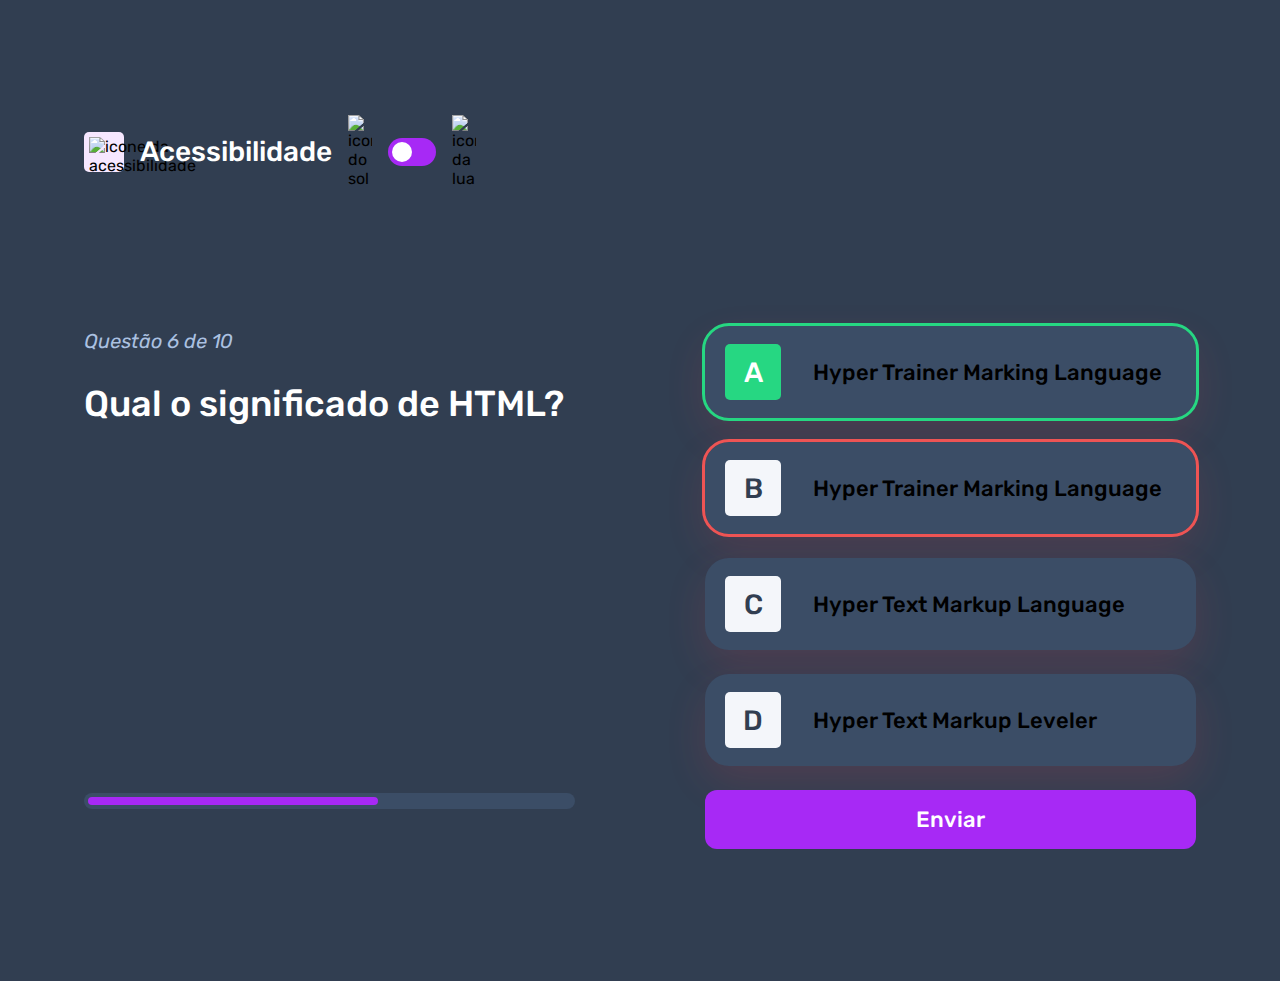
==== pages/quiz/quiz.html @ 44dd6158 "ajuste das cores do tema dark" ====
<!DOCTYPE html>
<html lang="en">
<head>
    <meta charset="UTF-8">
    <meta name="viewport" content="width=device-width, initial-scale=1.0">
    <link rel="preconnect" href="https://fonts.googleapis.com">
    <link rel="preconnect" href="https://fonts.gstatic.com" crossorigin>
    <link href="https://fonts.googleapis.com/css2?family=Rubik:ital,wght@0,300..900;1,300..900&display=swap" rel="stylesheet">
    <link rel="stylesheet" href="quiz.css">
    <title>Quiz App</title>
</head>
<body class="escuro">
    
    <header>
        <div class="assunto">
            <div class="assuntos_icone">
                <img src="../../assets/images/icon-accessibility.svg" alt="icone da acessibilidade">
            </div>

            <h1> Acessibilidade </h1>

            <div class="tema">
                <img src="../../assets/images/icon-sun-dark.svg" alt="icone do sol">
                <button>
                    <div></div>
                </button>
                <img src="../../assets/images/icon-moon-dark.svg" alt="icone da lua">
            </div>

        </div>
    </header>

    <main>
        <section class="pergunta">
            <div>
                <p>Questão 6 de 10</p>

                <h2>Qual o significado de HTML? </h2>
            </div>
            <div class="barra_progresso">
                <div></div>
            </div>

        </section>

        <section class="alternativas">
            <form action="">
                <label for="alternativa_a" id="correta">
                    <input type="radio" id="alternativa_a" name="alternativa">

                    <div>
                        <span> A </span>
                        Hyper Trainer Marking Language
                    </div>
                </label>

                <label for="alternativa_b" id="errada">
                    <input type="radio" id="alternativa_b" name="alternativa">
                    <div>
                        <span> B </span>
                        Hyper Trainer Marking Language
                    </div>
                </label>

                
                <label for="alternativa_c">
                    <input type="radio" id="alternativa_c" name="alternativa">
                    <div>
                        <span> C </span>
                        Hyper Text Markup Language
                    </div>
                </label>

                <label for="alternativa_d">
                    <input type="radio" id="alternativa_d" name="alternativa">
                    <div>
                        <span> D </span>
                        Hyper Text Markup Leveler
                    </div>
                </label>
            </form>

            <button> Enviar </button>
        </section>              
    </main>
</body>
</html>
---- pages/quiz/quiz.css ----
*{
    padding: 0;
    margin: 0;
    box-sizing: border-box;
    font-family: "Rubik", sans-serif;
}

:root{
    --bg-color: #f4f6fa;
    --bg-span: #f4f6fa;
    --color-span: #626c7f;
    --purple: #a729f5;
    --purple-hover:rgba(167, 41, 245, 0.7);
    --white: #fff;
    --primary-text-color: #313e51;
    --secondary-text-color: #626c7f;
    --button-bg: #fff;
    --shadow: 0px 16px 40px 0px rgba(143, 168, 193, 0.14);
    --green: #26d782;
    --red: #ee5454;
    --bg-html: #fff1e9;
    --bg-css: #e0fdef;
    --bg-js: #ebf0ff;
    --bg-acessiblidade: #f6e7ff;
    --bg-mobile: url(../../assets/images/pattern-background-mobile-light.svg);
    --bg-desktop: url(../../assets/images/pattern-background-desktop-light.svg);
}
body.escuro{
    --bg-color: #313e51;
    --color-span: #313e51;
    --bg-mobile: url(../../assets/images/pattern-background-mobile-dark.svg);
    --bg-desktop: url(../../assets/images/pattern-background-desktop-dark.svg);
    --primary-text-color: #fff;
    --secondary-text-color: #abc1e1;
    --button-bg: #3b4d66;
    --shadow: 0px 16px 40px 0px rgba(449, 62, 81, 0.14);
}

body{
    height: 100vh;
    background: var(--bg-mobile) var(--bg-color);
    background-repeat: no-repeat;
    background-size: cover;
}

header{
    display: flex;
    justify-content: space-between;
    padding: 16px 24px;
}

.assunto{
    display: flex;
    align-items: center;
    gap: 16px;
}

.assuntos_icone{
    background: var(--bg-acessiblidade);
    width: 40px;
    height: 40px;
    padding: 5px;
    border-radius: 5px;
}

.assuntos_icone img{
    width: 100%;
}

.assunto h1{
    font-size: 18px;
    font-weight: 500;
    color: var(--primary-text-color);
}

.tema{
    padding: 18px 0;
    display: flex;
    align-items: center;
    gap: 8px;
}

.tema img{
    width: 16px;
}

.tema button{
    height: 20px;
    width: 32px;
    background: var(--purple);
    border: 0;
    border-radius: 999px;
    padding: 4px;
}

.tema button div{
    background: var(--white);
    width: 12px;
    height: 12px;
    border-radius: 999px;
}

main{
    padding: 23px 24px;
}

.pergunta{
    margin-bottom: 40px;
}

.pergunta p{
    font-style: italic;
    font-size: 14px;
    color: var(--secondary-text-color);
    margin-bottom: 12px;

}

.pergunta h2{
    font-size: 20px;
    font-weight: 500;
    color: var(--primary-text-color);
    line-height: 24px;
    margin-bottom: 24px;
}

.barra_progresso{
    background: var(--button-bg);
    height: 16px;
    padding: 4px;
    border-radius: 999px;
}

.barra_progresso div{
    height: 100%;
    width: 60%;
    background: var(--purple);
    border-radius: 999px;
}

.alternativas form{
    display: flex;
    flex-direction: column;
    gap: 12px;
    margin-bottom: 12px;
}

.alternativas label{
    display: block;
    font-size: 18px;
    background: var(--button-bg);
    padding: 12px;
    font-weight: 500;
    border-radius: 12px;
    box-shadow: var(--shadow);
    cursor: pointer;
}

.alternativas label:hover{

    & span {
        background: var(--bg-acessiblidade);
        color: var(--purple);
    }
}

.alternativas label:has(input:checked){
    outline: 3px solid var(--purple);

    & span{
        background: var(--purple);
        color: var(--white);
    }
}

.alternativas label#correta{
    outline: 3px solid var(--green);

    & span{
        background: var(--green);
        color: var(--white);
    }
}

.alternativas label#errada{
    outline: 3px solid var(--red);
    
    &span{
        background: var(--red);
        color: var(--white);
    }
}

.alternativas input{
    display: none;
}


.alternativas div{
    display: flex;
    align-items: center;
    gap: 16px;
}

.alternativas div span {
    display: block;
    width: 40px;
    height: 40px;
    background: var(--bg-span);
    border-radius: 5px;
    color: var(--color-span);

    display: flex;
    align-items: center;
    justify-content: center;
    flex-shrink: 0;
}


.alternativas button{
    padding: 16px;
    border-radius: 12px;
    border: none;
    background: var(--purple);
    color: var(--white);
    width: 100%;

    font-size: 18px;
    font-weight: 500;
    transition: background 0.3s;
}

.alternativas button:hover{
    background: var(--purple-hover);
    cursor: pointer;

}

@media(min-width: 1100px) {

    header{
        margin-block: 81px;
        max-width: 1160px;
        margin-inline: auto;
    }

    .assunto_icone {
        width: 56px;
        height: 56px;
        padding: 8px;
    }

    .assunto h1{
        font-size: 28px;
    }

    .tema{
        gap: 16px;
    }

    .tema img{
        width: 24px;
    }
    
    .tema button{
        height: 28px;
        width: 48px;
    }

    .tema button div{
        width: 20px;
        height: 20px;
    }

    main{
        max-width: 1160px;
        margin-inline: auto;

        display: flex;
        gap: 130px;
    }

    section{
        width: 100%;
    }

    .pergunta{
        display: flex;
        flex-direction: column;
        justify-content: space-between;
    }

    .pergunta p{
        font-size: 20px;
        line-height: 30px;
        margin-bottom: 27px;
    }

    .pergunta h2 {
        font-size: 36px;
        line-height: 42px;
    }

    .alternativas form{
        gap: 24px;
        margin-bottom: 24px;

    }

    .alternativas label{
        font-size: 22px;
        padding: 18px 20px;
        border-radius: 24px;
    }

    .alternativas div{
        gap: 32px;
    }
    
    .alternativas div span{
        width: 56px;
        height: 56px;
        font-size: 28px;
    }

    .alternativas button {
        font-size: 22px;
    }
}
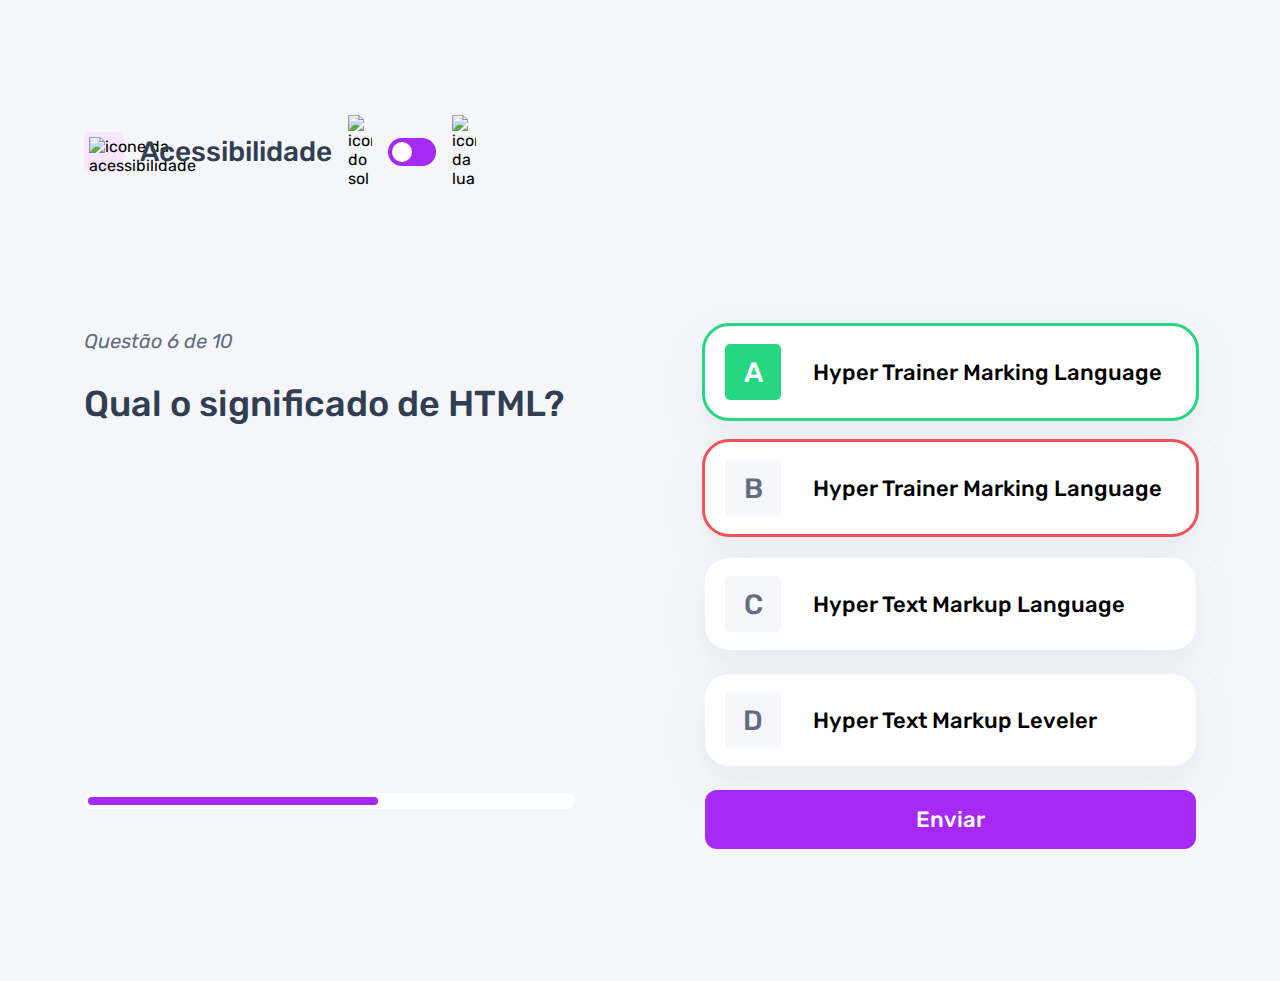
==== commit db730f96: "ajuste do fundo para o desktop no quis.html" ====
--- a/pages/quiz/quiz.html
+++ b/pages/quiz/quiz.html
@@ -9,7 +9,7 @@
     <link rel="stylesheet" href="quiz.css">
     <title>Quiz App</title>
 </head>
-<body class="escuro">
+<body>
     
     <header>
         <div class="assunto">
--- a/pages/quiz/quiz.css
+++ b/pages/quiz/quiz.css
@@ -237,6 +237,11 @@
 }
 
 @media(min-width: 1100px) {
+    body{
+        background: var(--bg-desktop) var(--bg-color);
+        background-size: cover;
+        background-repeat: no-repeat;
+    }
 
     header{
         margin-block: 81px;
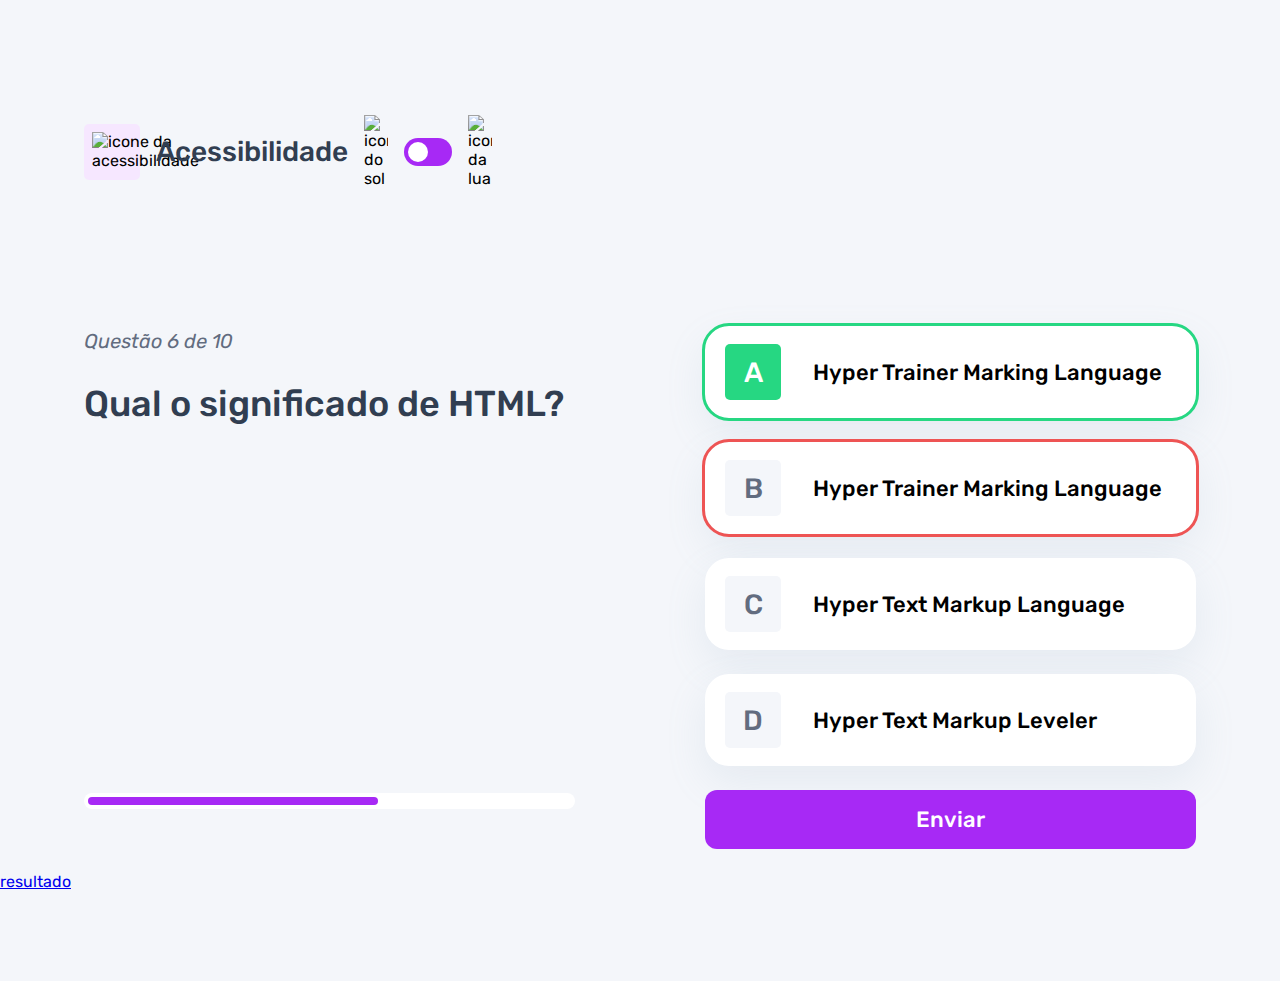
==== commit c3183b14: "adição do header no resulado html" ====
--- a/pages/quiz/quiz.html
+++ b/pages/quiz/quiz.html
@@ -13,7 +13,7 @@
     
     <header>
         <div class="assunto">
-            <div class="assuntos_icone">
+            <div class="assunto_icone">
                 <img src="../../assets/images/icon-accessibility.svg" alt="icone da acessibilidade">
             </div>
 
@@ -83,5 +83,7 @@
             <button> Enviar </button>
         </section>              
     </main>
+
+    <a href="../resultado/resultado.html">resultado</a>
 </body>
 </html>--- a/pages/quiz/quiz.css
+++ b/pages/quiz/quiz.css
@@ -55,7 +55,7 @@
     gap: 16px;
 }
 
-.assuntos_icone{
+.assunto_icone{
     background: var(--bg-acessiblidade);
     width: 40px;
     height: 40px;
@@ -63,7 +63,7 @@
     border-radius: 5px;
 }
 
-.assuntos_icone img{
+.assunto_icone img{
     width: 100%;
 }
 
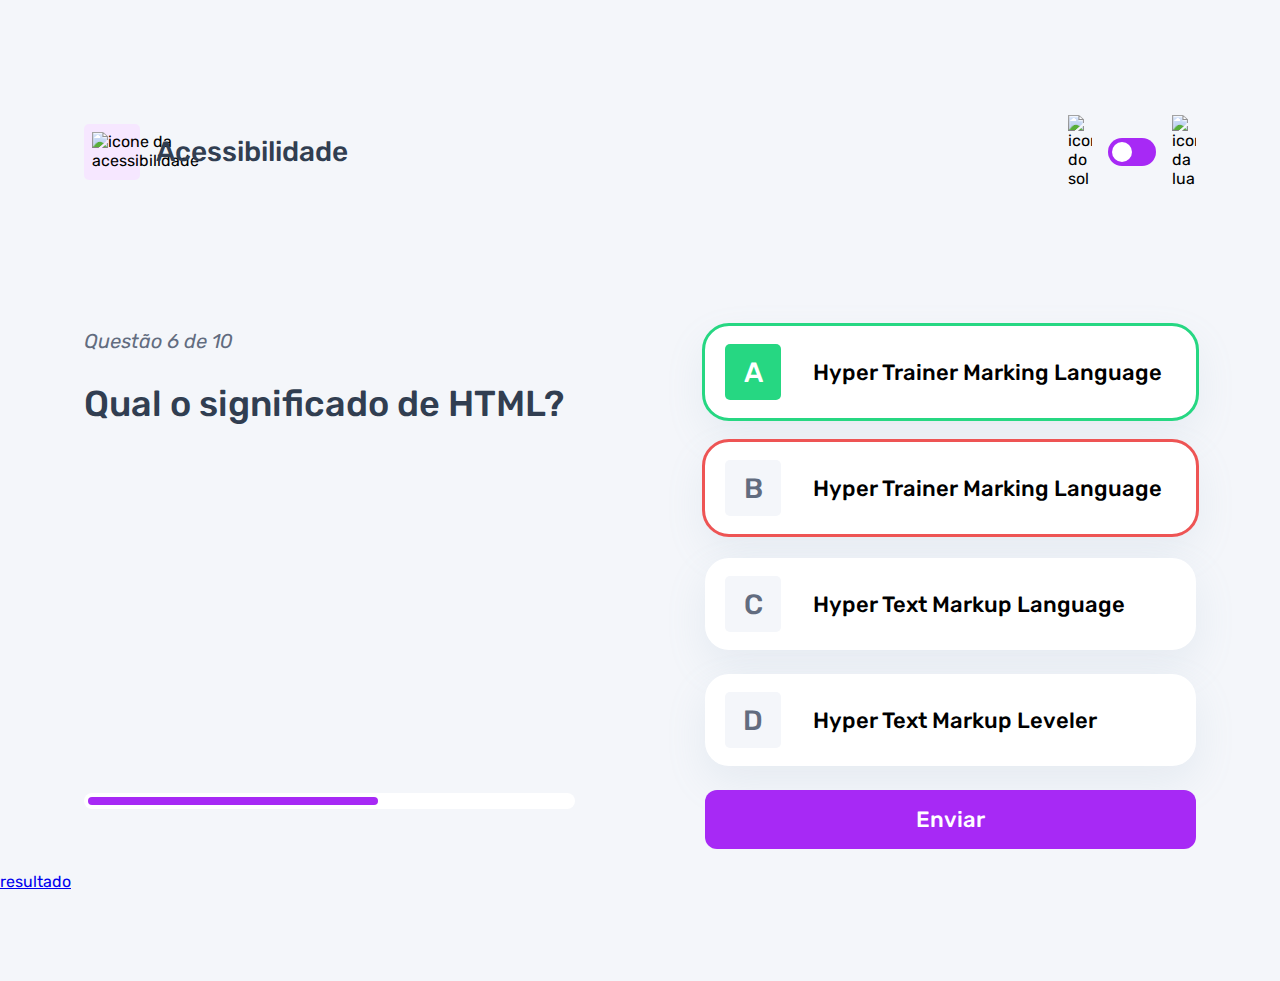
==== commit 98e8e5ba: "termino do resukltado.html" ====
--- a/pages/quiz/quiz.html
+++ b/pages/quiz/quiz.html
@@ -18,6 +18,8 @@
             </div>
 
             <h1> Acessibilidade </h1>
+            
+        </div>
 
             <div class="tema">
                 <img src="../../assets/images/icon-sun-dark.svg" alt="icone do sol">
--- a/pages/quiz/quiz.css
+++ b/pages/quiz/quiz.css
@@ -63,7 +63,7 @@
     border-radius: 5px;
 }
 
-.assunto_icone img{
+.assuntos_icone img{
     width: 100%;
 }
 
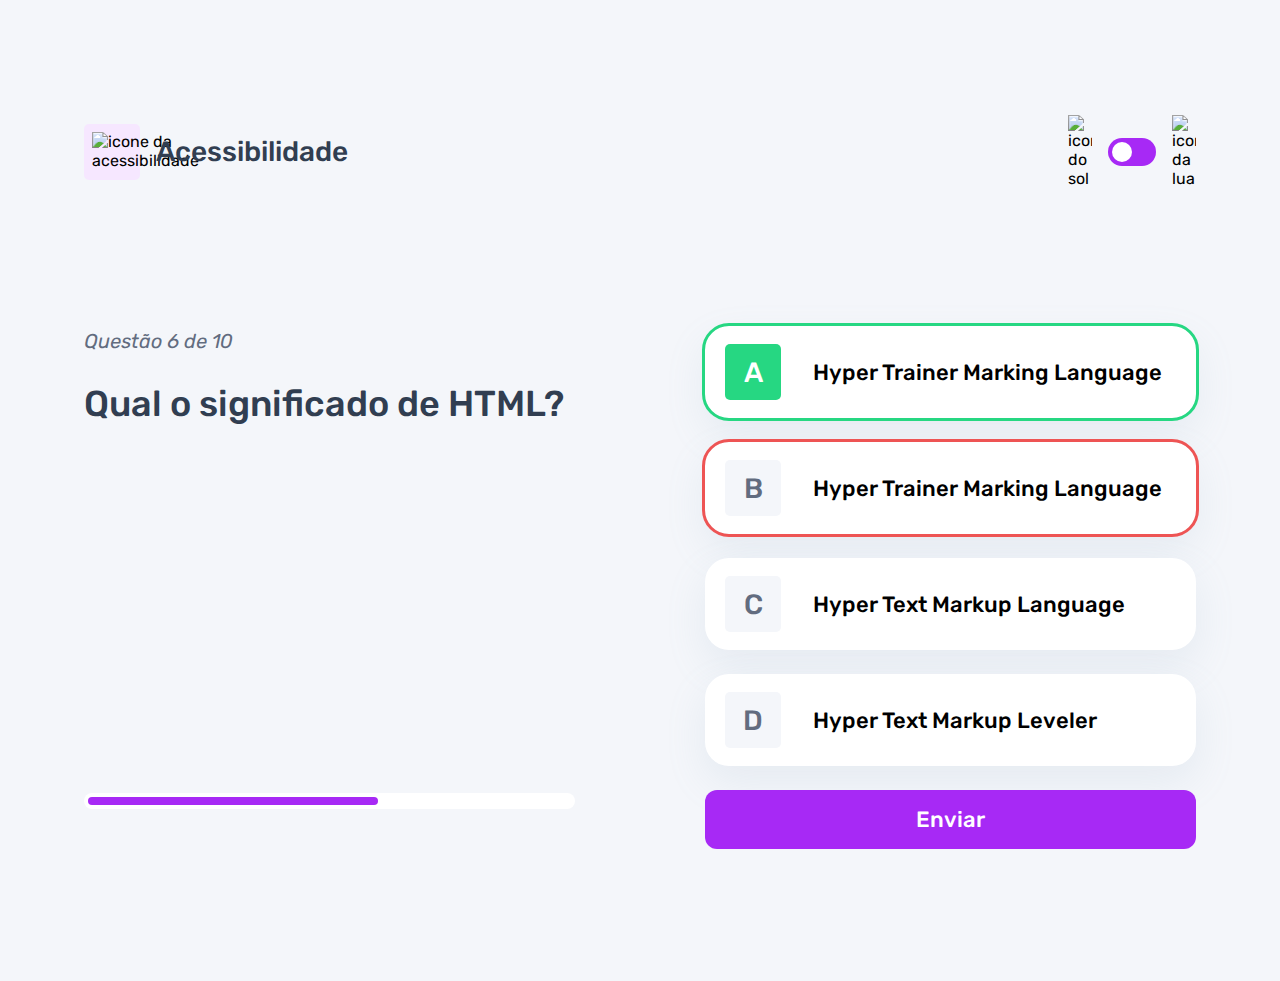
==== commit f4e60c7b: "adcionada a função para ecolher o tema do quiz no index.hmtl" ====
--- a/pages/quiz/quiz.html
+++ b/pages/quiz/quiz.html
@@ -7,6 +7,7 @@
     <link rel="preconnect" href="https://fonts.gstatic.com" crossorigin>
     <link href="https://fonts.googleapis.com/css2?family=Rubik:ital,wght@0,300..900;1,300..900&display=swap" rel="stylesheet">
     <link rel="stylesheet" href="quiz.css">
+    <script src="./quiz.js"  type="module" defer></script>
     <title>Quiz App</title>
 </head>
 <body>
@@ -85,7 +86,5 @@
             <button> Enviar </button>
         </section>              
     </main>
-
-    <a href="../resultado/resultado.html">resultado</a>
 </body>
 </html>--- a/pages/quiz/quiz.css
+++ b/pages/quiz/quiz.css
@@ -78,6 +78,8 @@
     display: flex;
     align-items: center;
     gap: 8px;
+    display: flex;
+    cursor: pointer;
 }
 
 .tema img{
@@ -91,6 +93,8 @@
     border: 0;
     border-radius: 999px;
     padding: 4px;
+    display: flex;
+    cursor: pointer;
 }
 
 .tema button div{
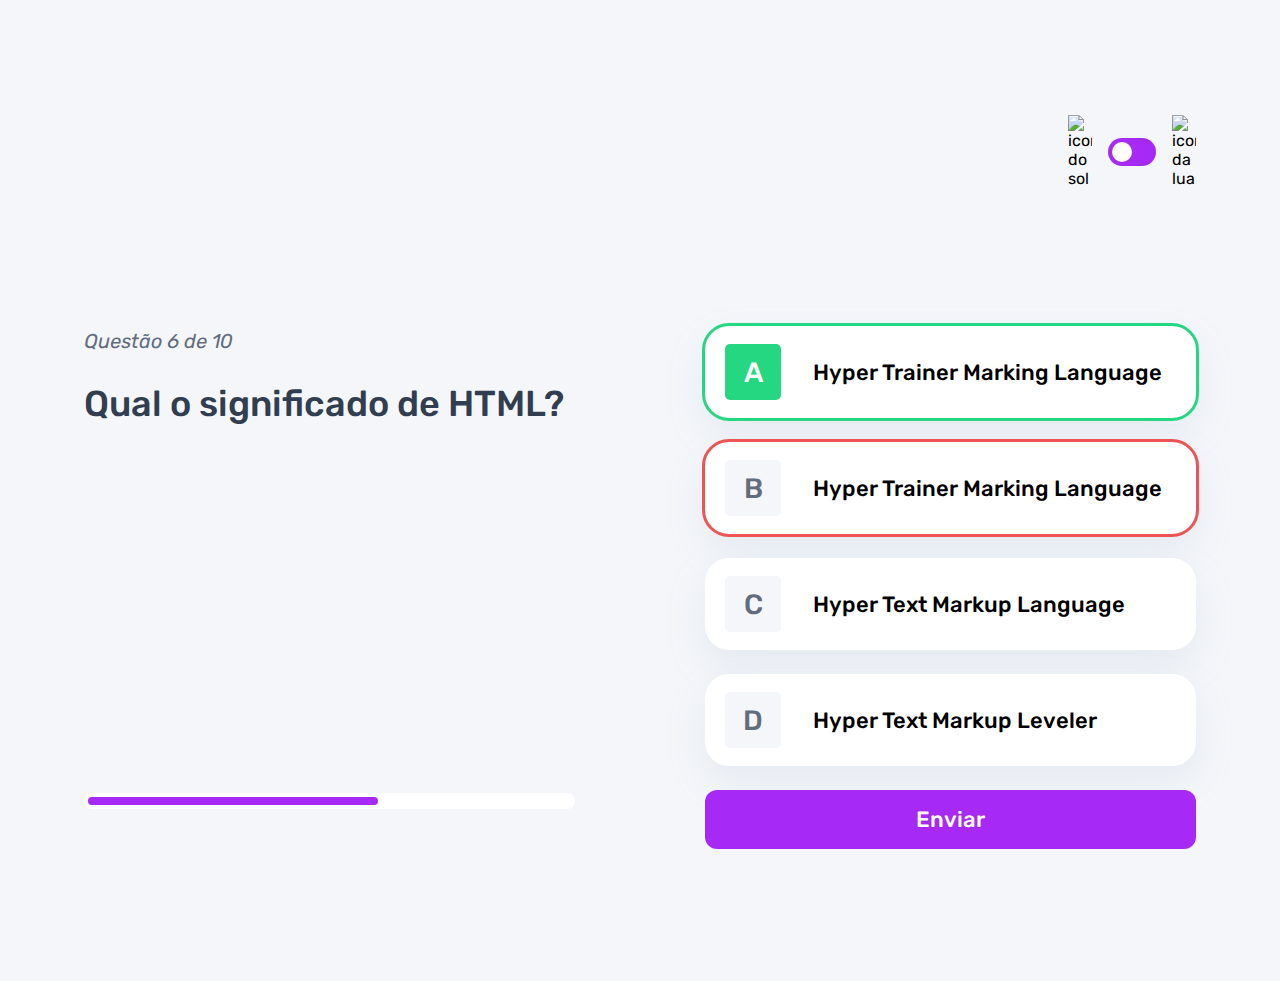
==== commit f84641d3: "alteração dinâminca do assunto da página" ====
--- a/pages/quiz/quiz.html
+++ b/pages/quiz/quiz.html
@@ -15,10 +15,10 @@
     <header>
         <div class="assunto">
             <div class="assunto_icone">
-                <img src="../../assets/images/icon-accessibility.svg" alt="icone da acessibilidade">
+                <img src="" alt="">
             </div>
 
-            <h1> Acessibilidade </h1>
+            <h1>  </h1>
             
         </div>
 
--- a/pages/quiz/quiz.css
+++ b/pages/quiz/quiz.css
@@ -20,7 +20,7 @@
     --red: #ee5454;
     --bg-html: #fff1e9;
     --bg-css: #e0fdef;
-    --bg-js: #ebf0ff;
+    --bg-javascript: #ebf0ff;
     --bg-acessiblidade: #f6e7ff;
     --bg-mobile: url(../../assets/images/pattern-background-mobile-light.svg);
     --bg-desktop: url(../../assets/images/pattern-background-desktop-light.svg);
@@ -56,11 +56,26 @@
 }
 
 .assunto_icone{
-    background: var(--bg-acessiblidade);
     width: 40px;
     height: 40px;
     padding: 5px;
     border-radius: 5px;
+}
+
+.assunto_icone.html{
+    background: var(--bg-html);
+}
+
+.assunto_icone.css{
+    background: var(--bg-css);
+}
+
+.assunto_icone.javascript{
+    background: var(--bg-javascript);
+}
+
+.assunto_icone.acessibilidade{
+    background: var(--bg-acessiblidade);
 }
 
 .assuntos_icone img{
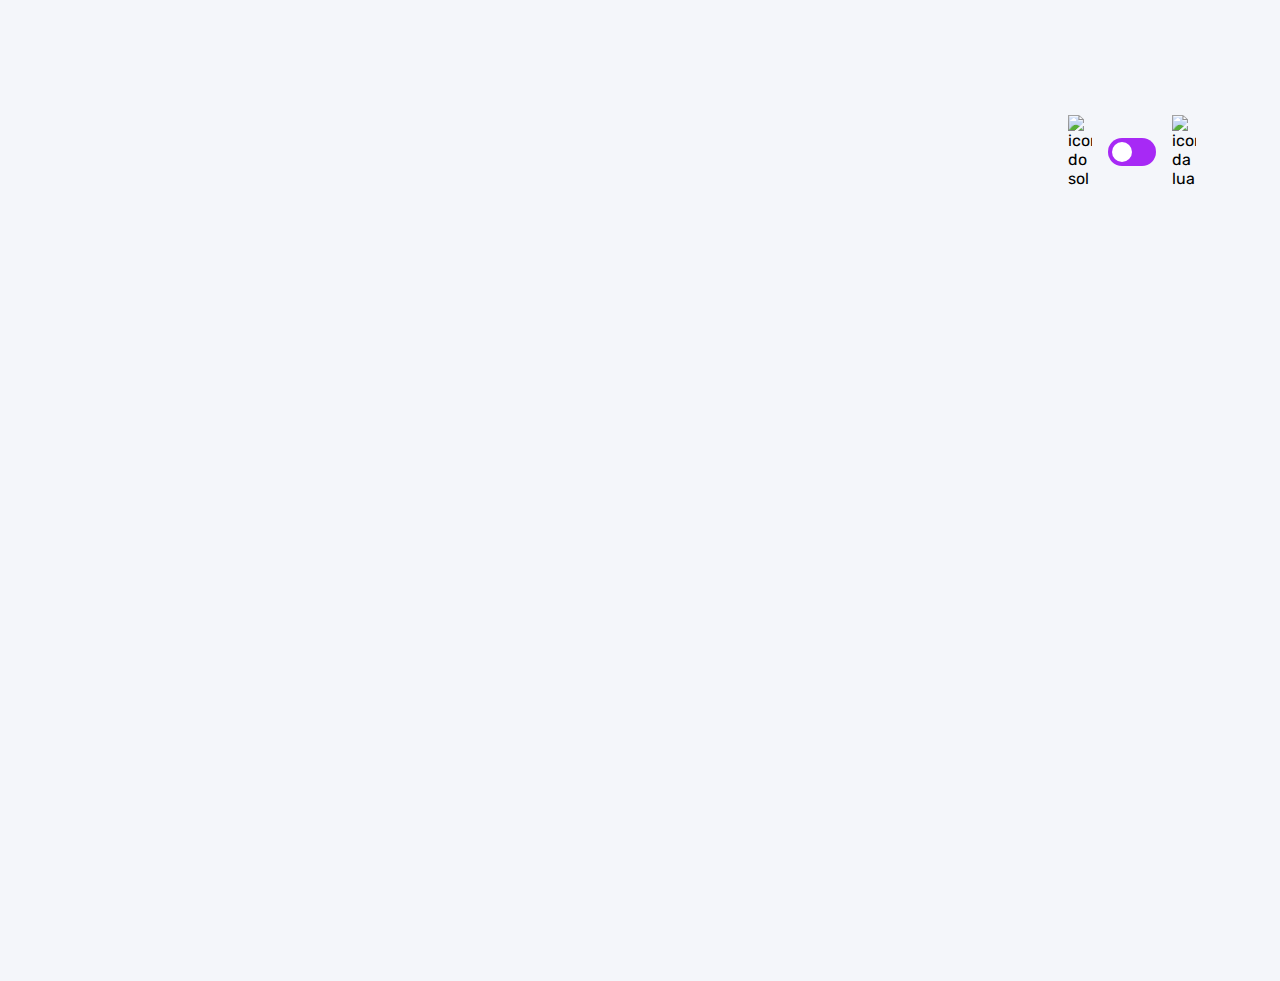
==== commit 7be00c44: "adicionada as funções de buscar as perguntas e montar as perguntas no html" ====
--- a/pages/quiz/quiz.html
+++ b/pages/quiz/quiz.html
@@ -34,57 +34,7 @@
     </header>
 
     <main>
-        <section class="pergunta">
-            <div>
-                <p>Questão 6 de 10</p>
-
-                <h2>Qual o significado de HTML? </h2>
-            </div>
-            <div class="barra_progresso">
-                <div></div>
-            </div>
-
-        </section>
-
-        <section class="alternativas">
-            <form action="">
-                <label for="alternativa_a" id="correta">
-                    <input type="radio" id="alternativa_a" name="alternativa">
-
-                    <div>
-                        <span> A </span>
-                        Hyper Trainer Marking Language
-                    </div>
-                </label>
-
-                <label for="alternativa_b" id="errada">
-                    <input type="radio" id="alternativa_b" name="alternativa">
-                    <div>
-                        <span> B </span>
-                        Hyper Trainer Marking Language
-                    </div>
-                </label>
-
-                
-                <label for="alternativa_c">
-                    <input type="radio" id="alternativa_c" name="alternativa">
-                    <div>
-                        <span> C </span>
-                        Hyper Text Markup Language
-                    </div>
-                </label>
-
-                <label for="alternativa_d">
-                    <input type="radio" id="alternativa_d" name="alternativa">
-                    <div>
-                        <span> D </span>
-                        Hyper Text Markup Leveler
-                    </div>
-                </label>
-            </form>
-
-            <button> Enviar </button>
-        </section>              
+            
     </main>
 </body>
 </html>--- a/pages/quiz/quiz.css
+++ b/pages/quiz/quiz.css
@@ -219,6 +219,7 @@
     display: flex;
     align-items: center;
     gap: 16px;
+    color: var(--white);
 }
 
 .alternativas div span {
